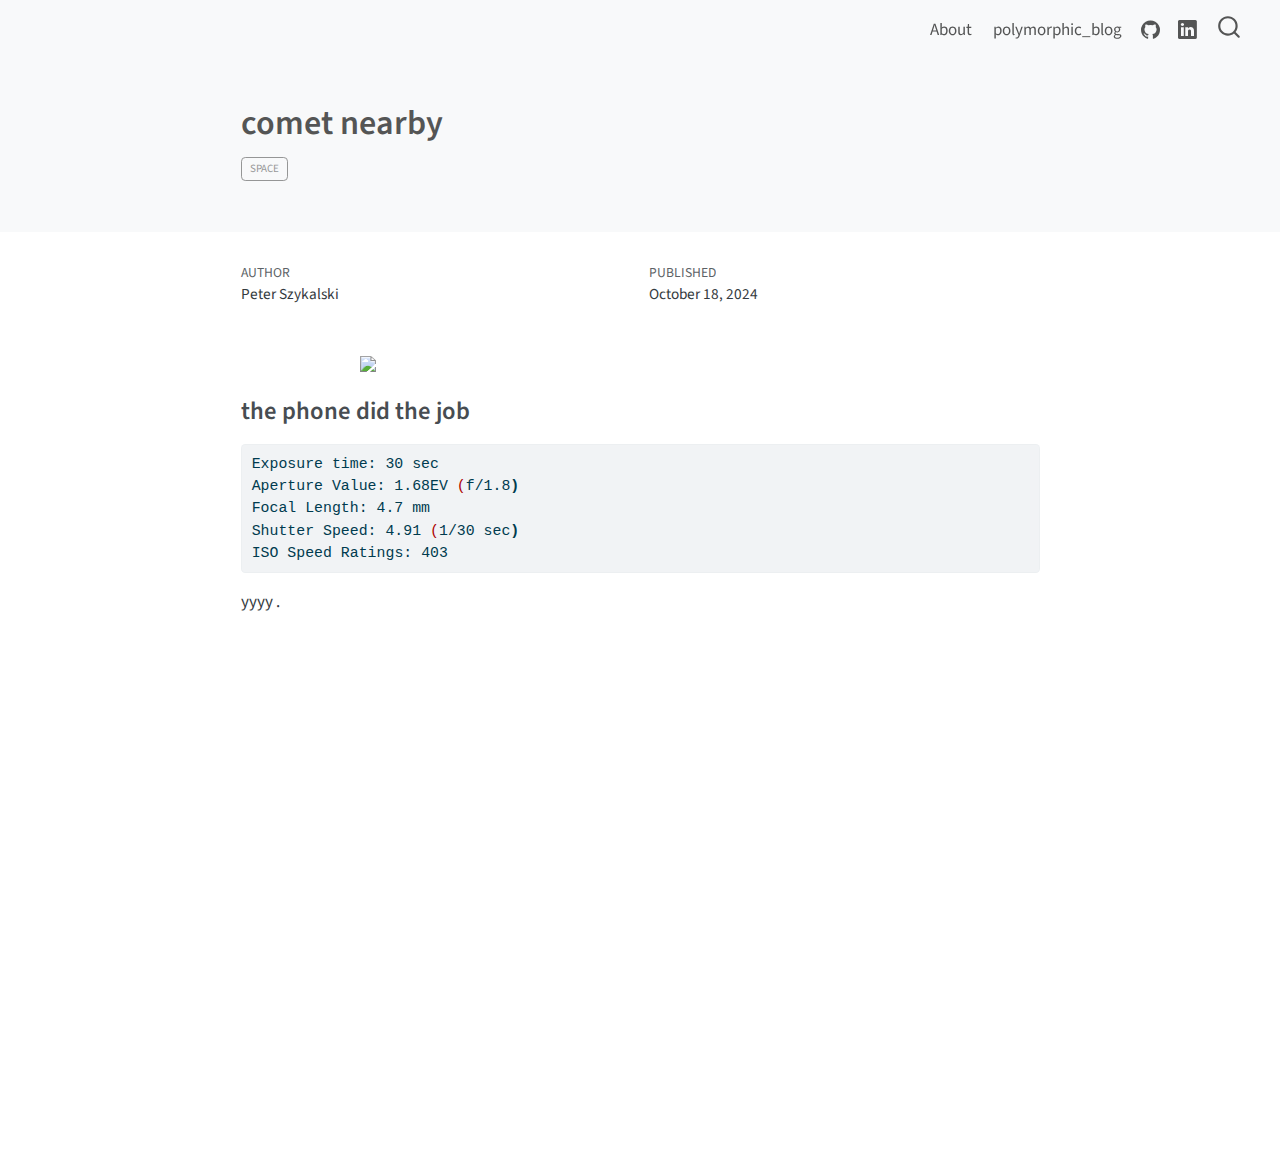
==== posts/comet/index.html @ 68b3f21d "Built site for gh-pages" ====
<!DOCTYPE html>
<html xmlns="http://www.w3.org/1999/xhtml" lang="en" xml:lang="en"><head>

<meta charset="utf-8">
<meta name="generator" content="quarto-1.5.57">

<meta name="viewport" content="width=device-width, initial-scale=1.0, user-scalable=yes">

<meta name="author" content="Peter Szykalski">
<meta name="dcterms.date" content="2024-10-18">

<title>comet nearby –</title>
<style>
code{white-space: pre-wrap;}
span.smallcaps{font-variant: small-caps;}
div.columns{display: flex; gap: min(4vw, 1.5em);}
div.column{flex: auto; overflow-x: auto;}
div.hanging-indent{margin-left: 1.5em; text-indent: -1.5em;}
ul.task-list{list-style: none;}
ul.task-list li input[type="checkbox"] {
  width: 0.8em;
  margin: 0 0.8em 0.2em -1em; /* quarto-specific, see https://github.com/quarto-dev/quarto-cli/issues/4556 */ 
  vertical-align: middle;
}
/* CSS for syntax highlighting */
pre > code.sourceCode { white-space: pre; position: relative; }
pre > code.sourceCode > span { line-height: 1.25; }
pre > code.sourceCode > span:empty { height: 1.2em; }
.sourceCode { overflow: visible; }
code.sourceCode > span { color: inherit; text-decoration: inherit; }
div.sourceCode { margin: 1em 0; }
pre.sourceCode { margin: 0; }
@media screen {
div.sourceCode { overflow: auto; }
}
@media print {
pre > code.sourceCode { white-space: pre-wrap; }
pre > code.sourceCode > span { display: inline-block; text-indent: -5em; padding-left: 5em; }
}
pre.numberSource code
  { counter-reset: source-line 0; }
pre.numberSource code > span
  { position: relative; left: -4em; counter-increment: source-line; }
pre.numberSource code > span > a:first-child::before
  { content: counter(source-line);
    position: relative; left: -1em; text-align: right; vertical-align: baseline;
    border: none; display: inline-block;
    -webkit-touch-callout: none; -webkit-user-select: none;
    -khtml-user-select: none; -moz-user-select: none;
    -ms-user-select: none; user-select: none;
    padding: 0 4px; width: 4em;
  }
pre.numberSource { margin-left: 3em;  padding-left: 4px; }
div.sourceCode
  {   }
@media screen {
pre > code.sourceCode > span > a:first-child::before { text-decoration: underline; }
}
</style>


<script src="../../site_libs/quarto-nav/quarto-nav.js"></script>
<script src="../../site_libs/quarto-nav/headroom.min.js"></script>
<script src="../../site_libs/clipboard/clipboard.min.js"></script>
<script src="../../site_libs/quarto-search/autocomplete.umd.js"></script>
<script src="../../site_libs/quarto-search/fuse.min.js"></script>
<script src="../../site_libs/quarto-search/quarto-search.js"></script>
<meta name="quarto:offset" content="../../">
<script src="../../site_libs/quarto-html/quarto.js"></script>
<script src="../../site_libs/quarto-html/popper.min.js"></script>
<script src="../../site_libs/quarto-html/tippy.umd.min.js"></script>
<script src="../../site_libs/quarto-html/anchor.min.js"></script>
<link href="../../site_libs/quarto-html/tippy.css" rel="stylesheet">
<link href="../../site_libs/quarto-html/quarto-syntax-highlighting.css" rel="stylesheet" id="quarto-text-highlighting-styles">
<script src="../../site_libs/bootstrap/bootstrap.min.js"></script>
<link href="../../site_libs/bootstrap/bootstrap-icons.css" rel="stylesheet">
<link href="../../site_libs/bootstrap/bootstrap.min.css" rel="stylesheet" id="quarto-bootstrap" data-mode="light">
<script id="quarto-search-options" type="application/json">{
  "location": "navbar",
  "copy-button": false,
  "collapse-after": 3,
  "panel-placement": "end",
  "type": "overlay",
  "limit": 50,
  "keyboard-shortcut": [
    "f",
    "/",
    "s"
  ],
  "show-item-context": false,
  "language": {
    "search-no-results-text": "No results",
    "search-matching-documents-text": "matching documents",
    "search-copy-link-title": "Copy link to search",
    "search-hide-matches-text": "Hide additional matches",
    "search-more-match-text": "more match in this document",
    "search-more-matches-text": "more matches in this document",
    "search-clear-button-title": "Clear",
    "search-text-placeholder": "",
    "search-detached-cancel-button-title": "Cancel",
    "search-submit-button-title": "Submit",
    "search-label": "Search"
  }
}</script>


</head>

<body class="nav-fixed fullcontent">

<div id="quarto-search-results"></div>
  <header id="quarto-header" class="headroom fixed-top quarto-banner">
    <nav class="navbar navbar-expand-lg " data-bs-theme="dark">
      <div class="navbar-container container-fluid">
      <div class="navbar-brand-container mx-auto">
    <a class="navbar-brand" href="../../index.html">
    <span class="navbar-title"></span>
    </a>
  </div>
            <div id="quarto-search" class="" title="Search"></div>
          <button class="navbar-toggler" type="button" data-bs-toggle="collapse" data-bs-target="#navbarCollapse" aria-controls="navbarCollapse" role="menu" aria-expanded="false" aria-label="Toggle navigation" onclick="if (window.quartoToggleHeadroom) { window.quartoToggleHeadroom(); }">
  <span class="navbar-toggler-icon"></span>
</button>
          <div class="collapse navbar-collapse" id="navbarCollapse">
            <ul class="navbar-nav navbar-nav-scroll ms-auto">
  <li class="nav-item">
    <a class="nav-link" href="../../about.html"> 
<span class="menu-text">About</span></a>
  </li>  
  <li class="nav-item">
    <a class="nav-link" href="../../index.html"> 
<span class="menu-text">polymorphic_blog</span></a>
  </li>  
  <li class="nav-item compact">
    <a class="nav-link" href="https://github.com/peterszykalski"> <i class="bi bi-github" role="img">
</i> 
<span class="menu-text"></span></a>
  </li>  
  <li class="nav-item compact">
    <a class="nav-link" href="https://www.linkedin.com/in/peterszykalski/"> <i class="bi bi-linkedin" role="img">
</i> 
<span class="menu-text"></span></a>
  </li>  
</ul>
          </div> <!-- /navcollapse -->
            <div class="quarto-navbar-tools">
</div>
      </div> <!-- /container-fluid -->
    </nav>
</header>
<!-- content -->
<header id="title-block-header" class="quarto-title-block default page-columns page-full">
  <div class="quarto-title-banner page-columns page-full">
    <div class="quarto-title column-body">
      <h1 class="title">comet nearby</h1>
                                <div class="quarto-categories">
                <div class="quarto-category">space</div>
              </div>
                  </div>
  </div>
    
  
  <div class="quarto-title-meta">

      <div>
      <div class="quarto-title-meta-heading">Author</div>
      <div class="quarto-title-meta-contents">
               <p>Peter Szykalski </p>
            </div>
    </div>
      
      <div>
      <div class="quarto-title-meta-heading">Published</div>
      <div class="quarto-title-meta-contents">
        <p class="date">October 18, 2024</p>
      </div>
    </div>
    
      
    </div>
    
  
  </header><div id="quarto-content" class="quarto-container page-columns page-rows-contents page-layout-article page-navbar">
<!-- sidebar -->
<!-- margin-sidebar -->
    
<!-- main -->
<main class="content quarto-banner-title-block" id="quarto-document-content">





<p><img src="comet.jpg" class="img-fluid"></p>
<section id="the-phone-did-the-job" class="level3">
<h3 class="anchored" data-anchor-id="the-phone-did-the-job">the phone did the job</h3>
<div class="sourceCode" id="cb1"><pre class="sourceCode bash code-with-copy"><code class="sourceCode bash"><span id="cb1-1"><a href="#cb1-1" aria-hidden="true" tabindex="-1"></a><span class="ex">Exposure</span> time: 30 sec</span>
<span id="cb1-2"><a href="#cb1-2" aria-hidden="true" tabindex="-1"></a><span class="ex">Aperture</span> Value: 1.68EV <span class="er">(</span><span class="ex">f/1.8</span><span class="kw">)</span></span>
<span id="cb1-3"><a href="#cb1-3" aria-hidden="true" tabindex="-1"></a><span class="ex">Focal</span> Length: 4.7 mm</span>
<span id="cb1-4"><a href="#cb1-4" aria-hidden="true" tabindex="-1"></a><span class="ex">Shutter</span> Speed: 4.91 <span class="er">(</span><span class="ex">1/30</span> sec<span class="kw">)</span></span>
<span id="cb1-5"><a href="#cb1-5" aria-hidden="true" tabindex="-1"></a><span class="ex">ISO</span> Speed Ratings: 403</span></code><button title="Copy to Clipboard" class="code-copy-button"><i class="bi"></i></button></pre></div>
<p>yyyy .</p>


</section>

</main> <!-- /main -->
<script id="quarto-html-after-body" type="application/javascript">
window.document.addEventListener("DOMContentLoaded", function (event) {
  const toggleBodyColorMode = (bsSheetEl) => {
    const mode = bsSheetEl.getAttribute("data-mode");
    const bodyEl = window.document.querySelector("body");
    if (mode === "dark") {
      bodyEl.classList.add("quarto-dark");
      bodyEl.classList.remove("quarto-light");
    } else {
      bodyEl.classList.add("quarto-light");
      bodyEl.classList.remove("quarto-dark");
    }
  }
  const toggleBodyColorPrimary = () => {
    const bsSheetEl = window.document.querySelector("link#quarto-bootstrap");
    if (bsSheetEl) {
      toggleBodyColorMode(bsSheetEl);
    }
  }
  toggleBodyColorPrimary();  
  const icon = "";
  const anchorJS = new window.AnchorJS();
  anchorJS.options = {
    placement: 'right',
    icon: icon
  };
  anchorJS.add('.anchored');
  const isCodeAnnotation = (el) => {
    for (const clz of el.classList) {
      if (clz.startsWith('code-annotation-')) {                     
        return true;
      }
    }
    return false;
  }
  const onCopySuccess = function(e) {
    // button target
    const button = e.trigger;
    // don't keep focus
    button.blur();
    // flash "checked"
    button.classList.add('code-copy-button-checked');
    var currentTitle = button.getAttribute("title");
    button.setAttribute("title", "Copied!");
    let tooltip;
    if (window.bootstrap) {
      button.setAttribute("data-bs-toggle", "tooltip");
      button.setAttribute("data-bs-placement", "left");
      button.setAttribute("data-bs-title", "Copied!");
      tooltip = new bootstrap.Tooltip(button, 
        { trigger: "manual", 
          customClass: "code-copy-button-tooltip",
          offset: [0, -8]});
      tooltip.show();    
    }
    setTimeout(function() {
      if (tooltip) {
        tooltip.hide();
        button.removeAttribute("data-bs-title");
        button.removeAttribute("data-bs-toggle");
        button.removeAttribute("data-bs-placement");
      }
      button.setAttribute("title", currentTitle);
      button.classList.remove('code-copy-button-checked');
    }, 1000);
    // clear code selection
    e.clearSelection();
  }
  const getTextToCopy = function(trigger) {
      const codeEl = trigger.previousElementSibling.cloneNode(true);
      for (const childEl of codeEl.children) {
        if (isCodeAnnotation(childEl)) {
          childEl.remove();
        }
      }
      return codeEl.innerText;
  }
  const clipboard = new window.ClipboardJS('.code-copy-button:not([data-in-quarto-modal])', {
    text: getTextToCopy
  });
  clipboard.on('success', onCopySuccess);
  if (window.document.getElementById('quarto-embedded-source-code-modal')) {
    // For code content inside modals, clipBoardJS needs to be initialized with a container option
    // TODO: Check when it could be a function (https://github.com/zenorocha/clipboard.js/issues/860)
    const clipboardModal = new window.ClipboardJS('.code-copy-button[data-in-quarto-modal]', {
      text: getTextToCopy,
      container: window.document.getElementById('quarto-embedded-source-code-modal')
    });
    clipboardModal.on('success', onCopySuccess);
  }
    var localhostRegex = new RegExp(/^(?:http|https):\/\/localhost\:?[0-9]*\//);
    var mailtoRegex = new RegExp(/^mailto:/);
      var filterRegex = new RegExp("https:\/\/peterszykalski\.github\.io\/");
    var isInternal = (href) => {
        return filterRegex.test(href) || localhostRegex.test(href) || mailtoRegex.test(href);
    }
    // Inspect non-navigation links and adorn them if external
 	var links = window.document.querySelectorAll('a[href]:not(.nav-link):not(.navbar-brand):not(.toc-action):not(.sidebar-link):not(.sidebar-item-toggle):not(.pagination-link):not(.no-external):not([aria-hidden]):not(.dropdown-item):not(.quarto-navigation-tool):not(.about-link)');
    for (var i=0; i<links.length; i++) {
      const link = links[i];
      if (!isInternal(link.href)) {
        // undo the damage that might have been done by quarto-nav.js in the case of
        // links that we want to consider external
        if (link.dataset.originalHref !== undefined) {
          link.href = link.dataset.originalHref;
        }
      }
    }
  function tippyHover(el, contentFn, onTriggerFn, onUntriggerFn) {
    const config = {
      allowHTML: true,
      maxWidth: 500,
      delay: 100,
      arrow: false,
      appendTo: function(el) {
          return el.parentElement;
      },
      interactive: true,
      interactiveBorder: 10,
      theme: 'quarto',
      placement: 'bottom-start',
    };
    if (contentFn) {
      config.content = contentFn;
    }
    if (onTriggerFn) {
      config.onTrigger = onTriggerFn;
    }
    if (onUntriggerFn) {
      config.onUntrigger = onUntriggerFn;
    }
    window.tippy(el, config); 
  }
  const noterefs = window.document.querySelectorAll('a[role="doc-noteref"]');
  for (var i=0; i<noterefs.length; i++) {
    const ref = noterefs[i];
    tippyHover(ref, function() {
      // use id or data attribute instead here
      let href = ref.getAttribute('data-footnote-href') || ref.getAttribute('href');
      try { href = new URL(href).hash; } catch {}
      const id = href.replace(/^#\/?/, "");
      const note = window.document.getElementById(id);
      if (note) {
        return note.innerHTML;
      } else {
        return "";
      }
    });
  }
  const xrefs = window.document.querySelectorAll('a.quarto-xref');
  const processXRef = (id, note) => {
    // Strip column container classes
    const stripColumnClz = (el) => {
      el.classList.remove("page-full", "page-columns");
      if (el.children) {
        for (const child of el.children) {
          stripColumnClz(child);
        }
      }
    }
    stripColumnClz(note)
    if (id === null || id.startsWith('sec-')) {
      // Special case sections, only their first couple elements
      const container = document.createElement("div");
      if (note.children && note.children.length > 2) {
        container.appendChild(note.children[0].cloneNode(true));
        for (let i = 1; i < note.children.length; i++) {
          const child = note.children[i];
          if (child.tagName === "P" && child.innerText === "") {
            continue;
          } else {
            container.appendChild(child.cloneNode(true));
            break;
          }
        }
        if (window.Quarto?.typesetMath) {
          window.Quarto.typesetMath(container);
        }
        return container.innerHTML
      } else {
        if (window.Quarto?.typesetMath) {
          window.Quarto.typesetMath(note);
        }
        return note.innerHTML;
      }
    } else {
      // Remove any anchor links if they are present
      const anchorLink = note.querySelector('a.anchorjs-link');
      if (anchorLink) {
        anchorLink.remove();
      }
      if (window.Quarto?.typesetMath) {
        window.Quarto.typesetMath(note);
      }
      // TODO in 1.5, we should make sure this works without a callout special case
      if (note.classList.contains("callout")) {
        return note.outerHTML;
      } else {
        return note.innerHTML;
      }
    }
  }
  for (var i=0; i<xrefs.length; i++) {
    const xref = xrefs[i];
    tippyHover(xref, undefined, function(instance) {
      instance.disable();
      let url = xref.getAttribute('href');
      let hash = undefined; 
      if (url.startsWith('#')) {
        hash = url;
      } else {
        try { hash = new URL(url).hash; } catch {}
      }
      if (hash) {
        const id = hash.replace(/^#\/?/, "");
        const note = window.document.getElementById(id);
        if (note !== null) {
          try {
            const html = processXRef(id, note.cloneNode(true));
            instance.setContent(html);
          } finally {
            instance.enable();
            instance.show();
          }
        } else {
          // See if we can fetch this
          fetch(url.split('#')[0])
          .then(res => res.text())
          .then(html => {
            const parser = new DOMParser();
            const htmlDoc = parser.parseFromString(html, "text/html");
            const note = htmlDoc.getElementById(id);
            if (note !== null) {
              const html = processXRef(id, note);
              instance.setContent(html);
            } 
          }).finally(() => {
            instance.enable();
            instance.show();
          });
        }
      } else {
        // See if we can fetch a full url (with no hash to target)
        // This is a special case and we should probably do some content thinning / targeting
        fetch(url)
        .then(res => res.text())
        .then(html => {
          const parser = new DOMParser();
          const htmlDoc = parser.parseFromString(html, "text/html");
          const note = htmlDoc.querySelector('main.content');
          if (note !== null) {
            // This should only happen for chapter cross references
            // (since there is no id in the URL)
            // remove the first header
            if (note.children.length > 0 && note.children[0].tagName === "HEADER") {
              note.children[0].remove();
            }
            const html = processXRef(null, note);
            instance.setContent(html);
          } 
        }).finally(() => {
          instance.enable();
          instance.show();
        });
      }
    }, function(instance) {
    });
  }
      let selectedAnnoteEl;
      const selectorForAnnotation = ( cell, annotation) => {
        let cellAttr = 'data-code-cell="' + cell + '"';
        let lineAttr = 'data-code-annotation="' +  annotation + '"';
        const selector = 'span[' + cellAttr + '][' + lineAttr + ']';
        return selector;
      }
      const selectCodeLines = (annoteEl) => {
        const doc = window.document;
        const targetCell = annoteEl.getAttribute("data-target-cell");
        const targetAnnotation = annoteEl.getAttribute("data-target-annotation");
        const annoteSpan = window.document.querySelector(selectorForAnnotation(targetCell, targetAnnotation));
        const lines = annoteSpan.getAttribute("data-code-lines").split(",");
        const lineIds = lines.map((line) => {
          return targetCell + "-" + line;
        })
        let top = null;
        let height = null;
        let parent = null;
        if (lineIds.length > 0) {
            //compute the position of the single el (top and bottom and make a div)
            const el = window.document.getElementById(lineIds[0]);
            top = el.offsetTop;
            height = el.offsetHeight;
            parent = el.parentElement.parentElement;
          if (lineIds.length > 1) {
            const lastEl = window.document.getElementById(lineIds[lineIds.length - 1]);
            const bottom = lastEl.offsetTop + lastEl.offsetHeight;
            height = bottom - top;
          }
          if (top !== null && height !== null && parent !== null) {
            // cook up a div (if necessary) and position it 
            let div = window.document.getElementById("code-annotation-line-highlight");
            if (div === null) {
              div = window.document.createElement("div");
              div.setAttribute("id", "code-annotation-line-highlight");
              div.style.position = 'absolute';
              parent.appendChild(div);
            }
            div.style.top = top - 2 + "px";
            div.style.height = height + 4 + "px";
            div.style.left = 0;
            let gutterDiv = window.document.getElementById("code-annotation-line-highlight-gutter");
            if (gutterDiv === null) {
              gutterDiv = window.document.createElement("div");
              gutterDiv.setAttribute("id", "code-annotation-line-highlight-gutter");
              gutterDiv.style.position = 'absolute';
              const codeCell = window.document.getElementById(targetCell);
              const gutter = codeCell.querySelector('.code-annotation-gutter');
              gutter.appendChild(gutterDiv);
            }
            gutterDiv.style.top = top - 2 + "px";
            gutterDiv.style.height = height + 4 + "px";
          }
          selectedAnnoteEl = annoteEl;
        }
      };
      const unselectCodeLines = () => {
        const elementsIds = ["code-annotation-line-highlight", "code-annotation-line-highlight-gutter"];
        elementsIds.forEach((elId) => {
          const div = window.document.getElementById(elId);
          if (div) {
            div.remove();
          }
        });
        selectedAnnoteEl = undefined;
      };
        // Handle positioning of the toggle
    window.addEventListener(
      "resize",
      throttle(() => {
        elRect = undefined;
        if (selectedAnnoteEl) {
          selectCodeLines(selectedAnnoteEl);
        }
      }, 10)
    );
    function throttle(fn, ms) {
    let throttle = false;
    let timer;
      return (...args) => {
        if(!throttle) { // first call gets through
            fn.apply(this, args);
            throttle = true;
        } else { // all the others get throttled
            if(timer) clearTimeout(timer); // cancel #2
            timer = setTimeout(() => {
              fn.apply(this, args);
              timer = throttle = false;
            }, ms);
        }
      };
    }
      // Attach click handler to the DT
      const annoteDls = window.document.querySelectorAll('dt[data-target-cell]');
      for (const annoteDlNode of annoteDls) {
        annoteDlNode.addEventListener('click', (event) => {
          const clickedEl = event.target;
          if (clickedEl !== selectedAnnoteEl) {
            unselectCodeLines();
            const activeEl = window.document.querySelector('dt[data-target-cell].code-annotation-active');
            if (activeEl) {
              activeEl.classList.remove('code-annotation-active');
            }
            selectCodeLines(clickedEl);
            clickedEl.classList.add('code-annotation-active');
          } else {
            // Unselect the line
            unselectCodeLines();
            clickedEl.classList.remove('code-annotation-active');
          }
        });
      }
  const findCites = (el) => {
    const parentEl = el.parentElement;
    if (parentEl) {
      const cites = parentEl.dataset.cites;
      if (cites) {
        return {
          el,
          cites: cites.split(' ')
        };
      } else {
        return findCites(el.parentElement)
      }
    } else {
      return undefined;
    }
  };
  var bibliorefs = window.document.querySelectorAll('a[role="doc-biblioref"]');
  for (var i=0; i<bibliorefs.length; i++) {
    const ref = bibliorefs[i];
    const citeInfo = findCites(ref);
    if (citeInfo) {
      tippyHover(citeInfo.el, function() {
        var popup = window.document.createElement('div');
        citeInfo.cites.forEach(function(cite) {
          var citeDiv = window.document.createElement('div');
          citeDiv.classList.add('hanging-indent');
          citeDiv.classList.add('csl-entry');
          var biblioDiv = window.document.getElementById('ref-' + cite);
          if (biblioDiv) {
            citeDiv.innerHTML = biblioDiv.innerHTML;
          }
          popup.appendChild(citeDiv);
        });
        return popup.innerHTML;
      });
    }
  }
});
</script>
</div> <!-- /content -->




</body></html>
---- site_libs/quarto-html/tippy.css ----
.tippy-box[data-animation=fade][data-state=hidden]{opacity:0}[data-tippy-root]{max-width:calc(100vw - 10px)}.tippy-box{position:relative;background-color:#333;color:#fff;border-radius:4px;font-size:14px;line-height:1.4;white-space:normal;outline:0;transition-property:transform,visibility,opacity}.tippy-box[data-placement^=top]>.tippy-arrow{bottom:0}.tippy-box[data-placement^=top]>.tippy-arrow:before{bottom:-7px;left:0;border-width:8px 8px 0;border-top-color:initial;transform-origin:center top}.tippy-box[data-placement^=bottom]>.tippy-arrow{top:0}.tippy-box[data-placement^=bottom]>.tippy-arrow:before{top:-7px;left:0;border-width:0 8px 8px;border-bottom-color:initial;transform-origin:center bottom}.tippy-box[data-placement^=left]>.tippy-arrow{right:0}.tippy-box[data-placement^=left]>.tippy-arrow:before{border-width:8px 0 8px 8px;border-left-color:initial;right:-7px;transform-origin:center left}.tippy-box[data-placement^=right]>.tippy-arrow{left:0}.tippy-box[data-placement^=right]>.tippy-arrow:before{left:-7px;border-width:8px 8px 8px 0;border-right-color:initial;transform-origin:center right}.tippy-box[data-inertia][data-state=visible]{transition-timing-function:cubic-bezier(.54,1.5,.38,1.11)}.tippy-arrow{width:16px;height:16px;color:#333}.tippy-arrow:before{content:"";position:absolute;border-color:transparent;border-style:solid}.tippy-content{position:relative;padding:5px 9px;z-index:1}
---- site_libs/quarto-html/quarto-syntax-highlighting.css ----
/* quarto syntax highlight colors */
:root {
  --quarto-hl-ot-color: #003B4F;
  --quarto-hl-at-color: #657422;
  --quarto-hl-ss-color: #20794D;
  --quarto-hl-an-color: #5E5E5E;
  --quarto-hl-fu-color: #4758AB;
  --quarto-hl-st-color: #20794D;
  --quarto-hl-cf-color: #003B4F;
  --quarto-hl-op-color: #5E5E5E;
  --quarto-hl-er-color: #AD0000;
  --quarto-hl-bn-color: #AD0000;
  --quarto-hl-al-color: #AD0000;
  --quarto-hl-va-color: #111111;
  --quarto-hl-bu-color: inherit;
  --quarto-hl-ex-color: inherit;
  --quarto-hl-pp-color: #AD0000;
  --quarto-hl-in-color: #5E5E5E;
  --quarto-hl-vs-color: #20794D;
  --quarto-hl-wa-color: #5E5E5E;
  --quarto-hl-do-color: #5E5E5E;
  --quarto-hl-im-color: #00769E;
  --quarto-hl-ch-color: #20794D;
  --quarto-hl-dt-color: #AD0000;
  --quarto-hl-fl-color: #AD0000;
  --quarto-hl-co-color: #5E5E5E;
  --quarto-hl-cv-color: #5E5E5E;
  --quarto-hl-cn-color: #8f5902;
  --quarto-hl-sc-color: #5E5E5E;
  --quarto-hl-dv-color: #AD0000;
  --quarto-hl-kw-color: #003B4F;
}

/* other quarto variables */
:root {
  --quarto-font-monospace: SFMono-Regular, Menlo, Monaco, Consolas, "Liberation Mono", "Courier New", monospace;
}

pre > code.sourceCode > span {
  color: #003B4F;
}

code span {
  color: #003B4F;
}

code.sourceCode > span {
  color: #003B4F;
}

div.sourceCode,
div.sourceCode pre.sourceCode {
  color: #003B4F;
}

code span.ot {
  color: #003B4F;
  font-style: inherit;
}

code span.at {
  color: #657422;
  font-style: inherit;
}

code span.ss {
  color: #20794D;
  font-style: inherit;
}

code span.an {
  color: #5E5E5E;
  font-style: inherit;
}

code span.fu {
  color: #4758AB;
  font-style: inherit;
}

code span.st {
  color: #20794D;
  font-style: inherit;
}

code span.cf {
  color: #003B4F;
  font-weight: bold;
  font-style: inherit;
}

code span.op {
  color: #5E5E5E;
  font-style: inherit;
}

code span.er {
  color: #AD0000;
  font-style: inherit;
}

code span.bn {
  color: #AD0000;
  font-style: inherit;
}

code span.al {
  color: #AD0000;
  font-style: inherit;
}

code span.va {
  color: #111111;
  font-style: inherit;
}

code span.bu {
  font-style: inherit;
}

code span.ex {
  font-style: inherit;
}

code span.pp {
  color: #AD0000;
  font-style: inherit;
}

code span.in {
  color: #5E5E5E;
  font-style: inherit;
}

code span.vs {
  color: #20794D;
  font-style: inherit;
}

code span.wa {
  color: #5E5E5E;
  font-style: italic;
}

code span.do {
  color: #5E5E5E;
  font-style: italic;
}

code span.im {
  color: #00769E;
  font-style: inherit;
}

code span.ch {
  color: #20794D;
  font-style: inherit;
}

code span.dt {
  color: #AD0000;
  font-style: inherit;
}

code span.fl {
  color: #AD0000;
  font-style: inherit;
}

code span.co {
  color: #5E5E5E;
  font-style: inherit;
}

code span.cv {
  color: #5E5E5E;
  font-style: italic;
}

code span.cn {
  color: #8f5902;
  font-style: inherit;
}

code span.sc {
  color: #5E5E5E;
  font-style: inherit;
}

code span.dv {
  color: #AD0000;
  font-style: inherit;
}

code span.kw {
  color: #003B4F;
  font-weight: bold;
  font-style: inherit;
}

.prevent-inlining {
  content: "</";
}

/*# sourceMappingURL=debc5d5d77c3f9108843748ff7464032.css.map */
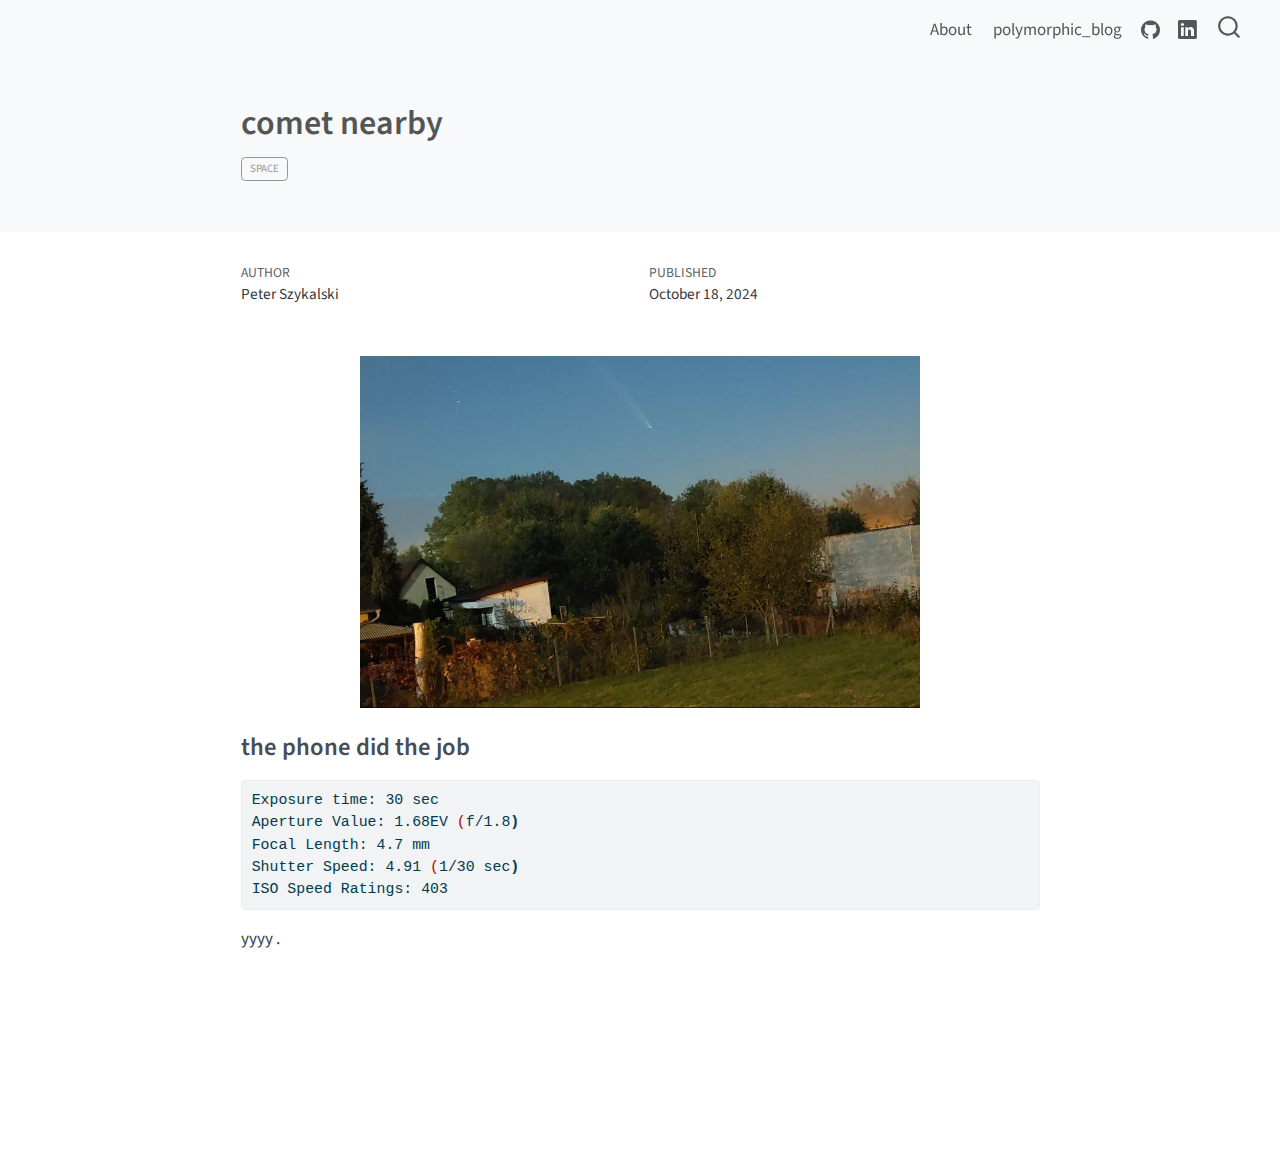
==== commit 218b3e07: "Built site for gh-pages" ====
--- a/posts/comet/index.html
+++ b/posts/comet/index.html
@@ -191,7 +191,7 @@
 
 
 
-<p><img src="comet.jpg" class="img-fluid"></p>
+<p><img src="cometa.jpg" class="img-fluid"></p>
 <section id="the-phone-did-the-job" class="level3">
 <h3 class="anchored" data-anchor-id="the-phone-did-the-job">the phone did the job</h3>
 <div class="sourceCode" id="cb1"><pre class="sourceCode bash code-with-copy"><code class="sourceCode bash"><span id="cb1-1"><a href="#cb1-1" aria-hidden="true" tabindex="-1"></a><span class="ex">Exposure</span> time: 30 sec</span>
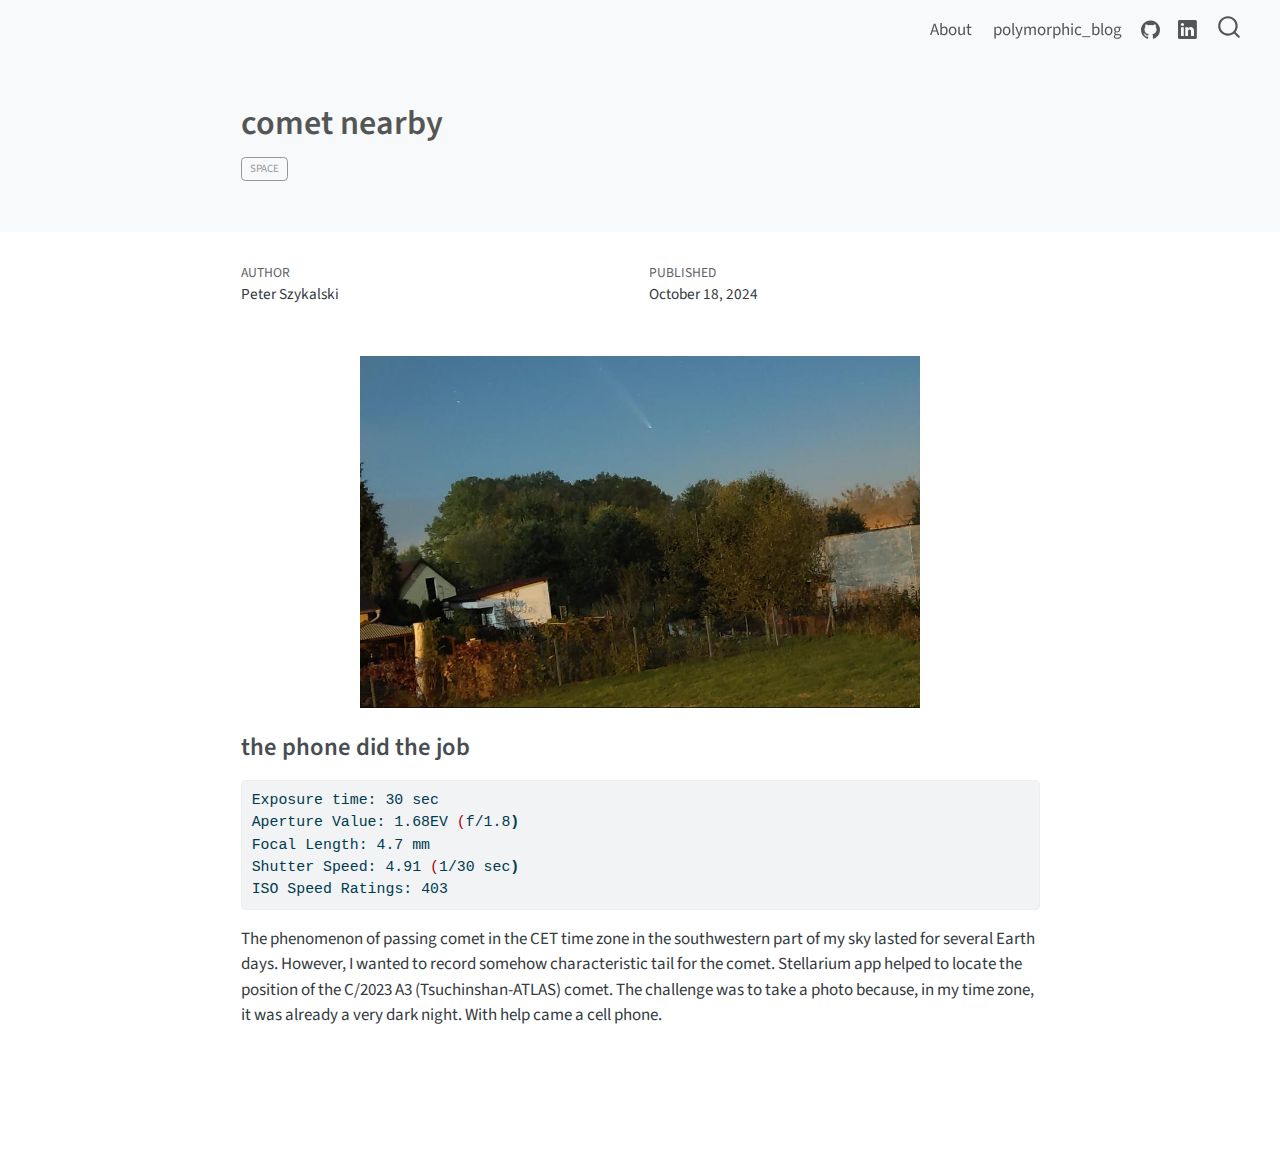
==== commit f1c7629a: "Built site for gh-pages" ====
--- a/posts/comet/index.html
+++ b/posts/comet/index.html
@@ -199,7 +199,7 @@
 <span id="cb1-3"><a href="#cb1-3" aria-hidden="true" tabindex="-1"></a><span class="ex">Focal</span> Length: 4.7 mm</span>
 <span id="cb1-4"><a href="#cb1-4" aria-hidden="true" tabindex="-1"></a><span class="ex">Shutter</span> Speed: 4.91 <span class="er">(</span><span class="ex">1/30</span> sec<span class="kw">)</span></span>
 <span id="cb1-5"><a href="#cb1-5" aria-hidden="true" tabindex="-1"></a><span class="ex">ISO</span> Speed Ratings: 403</span></code><button title="Copy to Clipboard" class="code-copy-button"><i class="bi"></i></button></pre></div>
-<p>yyyy .</p>
+<p>The phenomenon of passing comet in the CET time zone in the southwestern part of my sky lasted for several Earth days. However, I wanted to record somehow characteristic tail for the comet. Stellarium app helped to locate the position of the C/2023 A3 (Tsuchinshan-ATLAS) comet. The challenge was to take a photo because, in my time zone, it was already a very dark night. With help came a cell phone.</p>
 
 
 </section>
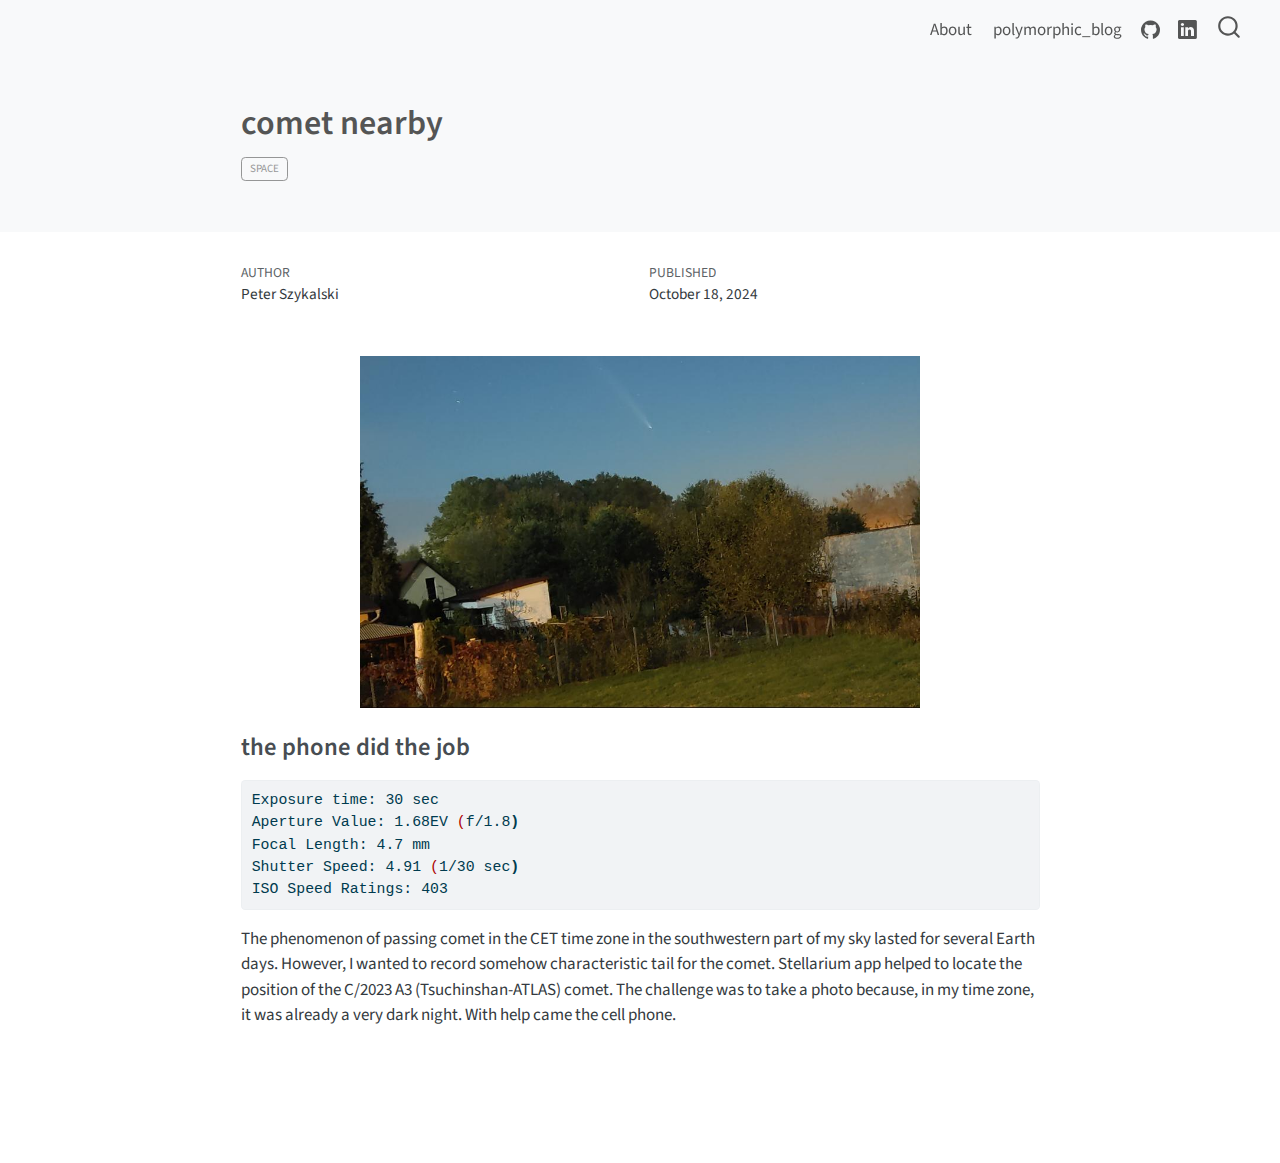
==== commit c4105639: "Built site for gh-pages" ====
--- a/posts/comet/index.html
+++ b/posts/comet/index.html
@@ -199,7 +199,7 @@
 <span id="cb1-3"><a href="#cb1-3" aria-hidden="true" tabindex="-1"></a><span class="ex">Focal</span> Length: 4.7 mm</span>
 <span id="cb1-4"><a href="#cb1-4" aria-hidden="true" tabindex="-1"></a><span class="ex">Shutter</span> Speed: 4.91 <span class="er">(</span><span class="ex">1/30</span> sec<span class="kw">)</span></span>
 <span id="cb1-5"><a href="#cb1-5" aria-hidden="true" tabindex="-1"></a><span class="ex">ISO</span> Speed Ratings: 403</span></code><button title="Copy to Clipboard" class="code-copy-button"><i class="bi"></i></button></pre></div>
-<p>The phenomenon of passing comet in the CET time zone in the southwestern part of my sky lasted for several Earth days. However, I wanted to record somehow characteristic tail for the comet. Stellarium app helped to locate the position of the C/2023 A3 (Tsuchinshan-ATLAS) comet. The challenge was to take a photo because, in my time zone, it was already a very dark night. With help came a cell phone.</p>
+<p>The phenomenon of passing comet in the CET time zone in the southwestern part of my sky lasted for several Earth days. However, I wanted to record somehow characteristic tail for the comet. Stellarium app helped to locate the position of the C/2023 A3 (Tsuchinshan-ATLAS) comet. The challenge was to take a photo because, in my time zone, it was already a very dark night. With help came the cell phone.</p>
 
 
 </section>
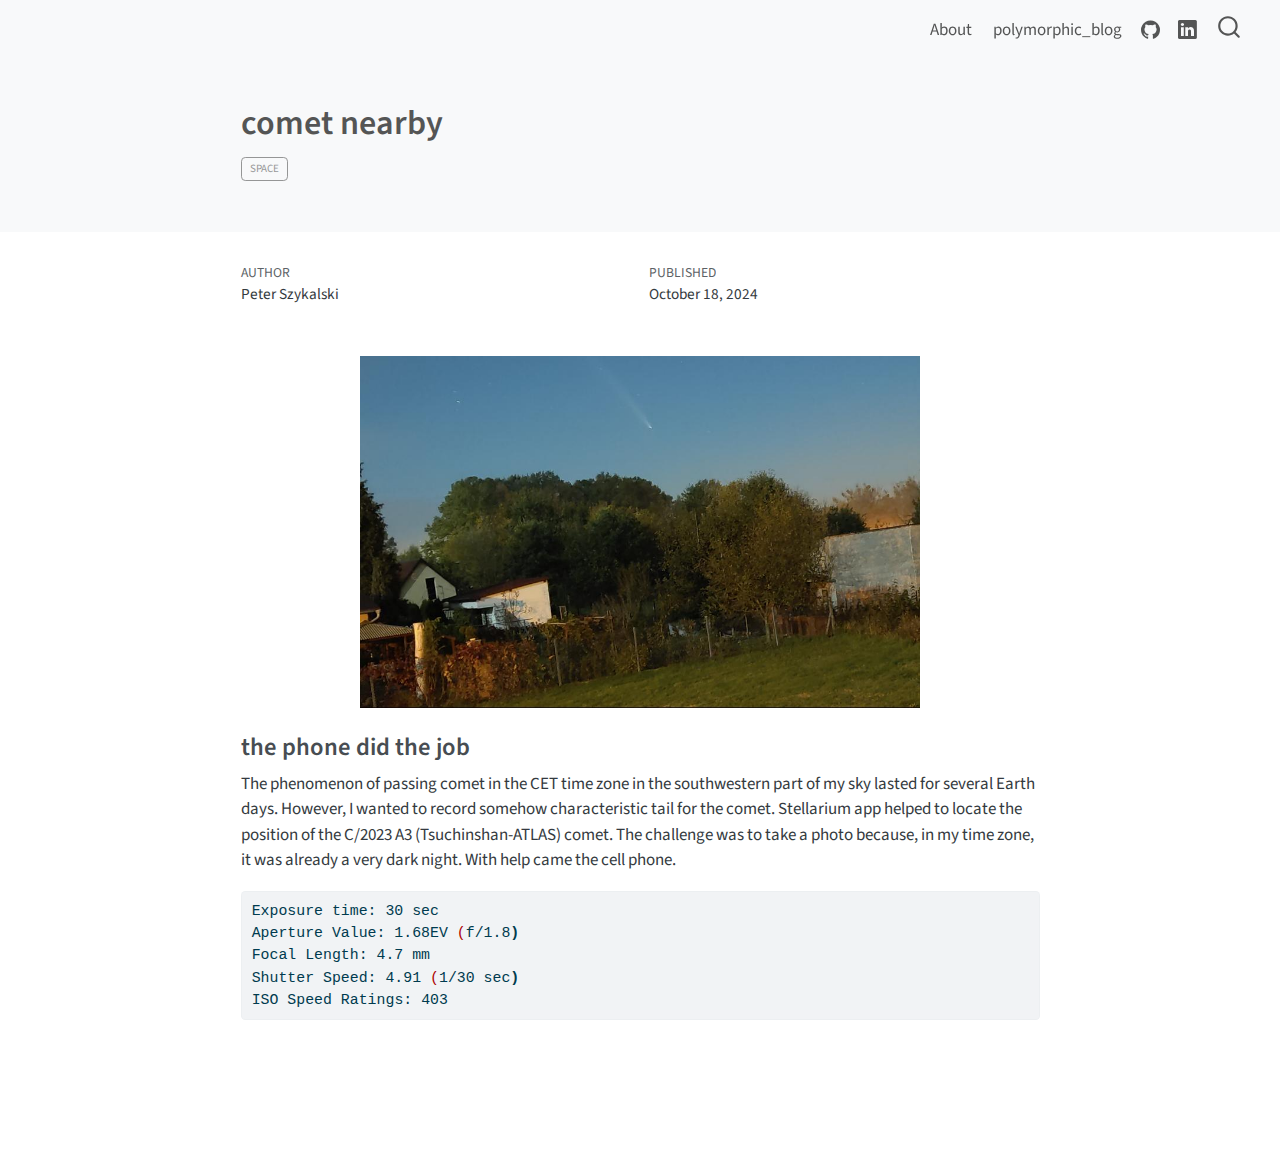
==== commit bc8e1002: "Built site for gh-pages" ====
--- a/posts/comet/index.html
+++ b/posts/comet/index.html
@@ -194,12 +194,12 @@
 <p><img src="cometa.jpg" class="img-fluid"></p>
 <section id="the-phone-did-the-job" class="level3">
 <h3 class="anchored" data-anchor-id="the-phone-did-the-job">the phone did the job</h3>
+<p>The phenomenon of passing comet in the CET time zone in the southwestern part of my sky lasted for several Earth days. However, I wanted to record somehow characteristic tail for the comet. Stellarium app helped to locate the position of the C/2023 A3 (Tsuchinshan-ATLAS) comet. The challenge was to take a photo because, in my time zone, it was already a very dark night. With help came the cell phone.</p>
 <div class="sourceCode" id="cb1"><pre class="sourceCode bash code-with-copy"><code class="sourceCode bash"><span id="cb1-1"><a href="#cb1-1" aria-hidden="true" tabindex="-1"></a><span class="ex">Exposure</span> time: 30 sec</span>
 <span id="cb1-2"><a href="#cb1-2" aria-hidden="true" tabindex="-1"></a><span class="ex">Aperture</span> Value: 1.68EV <span class="er">(</span><span class="ex">f/1.8</span><span class="kw">)</span></span>
 <span id="cb1-3"><a href="#cb1-3" aria-hidden="true" tabindex="-1"></a><span class="ex">Focal</span> Length: 4.7 mm</span>
 <span id="cb1-4"><a href="#cb1-4" aria-hidden="true" tabindex="-1"></a><span class="ex">Shutter</span> Speed: 4.91 <span class="er">(</span><span class="ex">1/30</span> sec<span class="kw">)</span></span>
 <span id="cb1-5"><a href="#cb1-5" aria-hidden="true" tabindex="-1"></a><span class="ex">ISO</span> Speed Ratings: 403</span></code><button title="Copy to Clipboard" class="code-copy-button"><i class="bi"></i></button></pre></div>
-<p>The phenomenon of passing comet in the CET time zone in the southwestern part of my sky lasted for several Earth days. However, I wanted to record somehow characteristic tail for the comet. Stellarium app helped to locate the position of the C/2023 A3 (Tsuchinshan-ATLAS) comet. The challenge was to take a photo because, in my time zone, it was already a very dark night. With help came the cell phone.</p>
 
 
 </section>
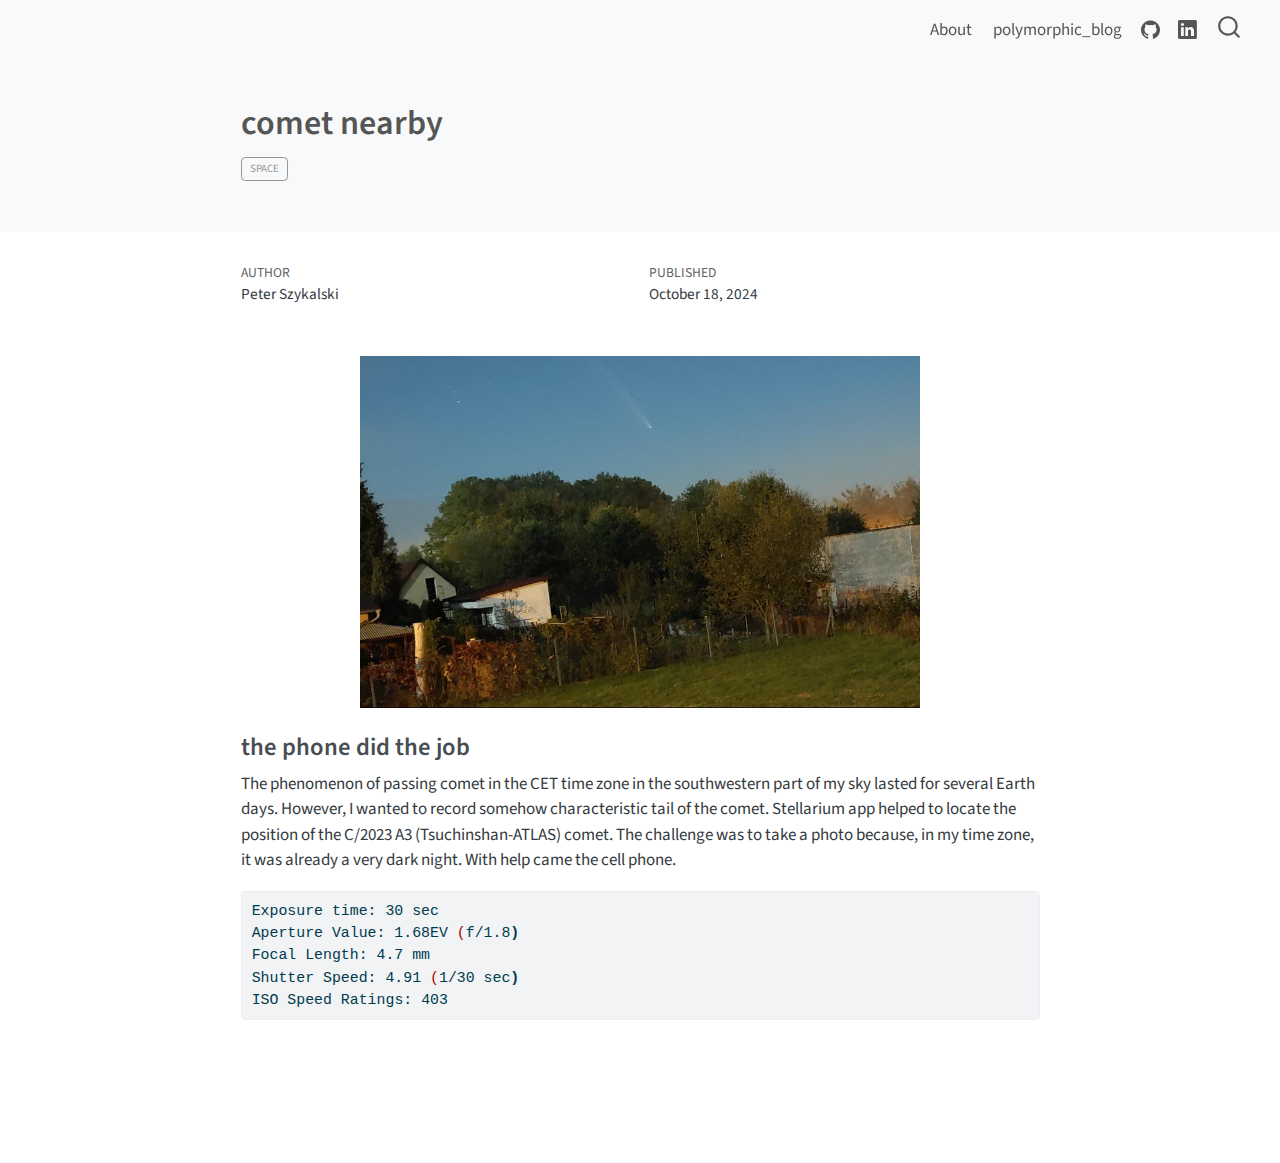
==== commit f65ad3b6: "Built site for gh-pages" ====
--- a/posts/comet/index.html
+++ b/posts/comet/index.html
@@ -194,7 +194,7 @@
 <p><img src="cometa.jpg" class="img-fluid"></p>
 <section id="the-phone-did-the-job" class="level3">
 <h3 class="anchored" data-anchor-id="the-phone-did-the-job">the phone did the job</h3>
-<p>The phenomenon of passing comet in the CET time zone in the southwestern part of my sky lasted for several Earth days. However, I wanted to record somehow characteristic tail for the comet. Stellarium app helped to locate the position of the C/2023 A3 (Tsuchinshan-ATLAS) comet. The challenge was to take a photo because, in my time zone, it was already a very dark night. With help came the cell phone.</p>
+<p>The phenomenon of passing comet in the CET time zone in the southwestern part of my sky lasted for several Earth days. However, I wanted to record somehow characteristic tail of the comet. Stellarium app helped to locate the position of the C/2023 A3 (Tsuchinshan-ATLAS) comet. The challenge was to take a photo because, in my time zone, it was already a very dark night. With help came the cell phone.</p>
 <div class="sourceCode" id="cb1"><pre class="sourceCode bash code-with-copy"><code class="sourceCode bash"><span id="cb1-1"><a href="#cb1-1" aria-hidden="true" tabindex="-1"></a><span class="ex">Exposure</span> time: 30 sec</span>
 <span id="cb1-2"><a href="#cb1-2" aria-hidden="true" tabindex="-1"></a><span class="ex">Aperture</span> Value: 1.68EV <span class="er">(</span><span class="ex">f/1.8</span><span class="kw">)</span></span>
 <span id="cb1-3"><a href="#cb1-3" aria-hidden="true" tabindex="-1"></a><span class="ex">Focal</span> Length: 4.7 mm</span>
